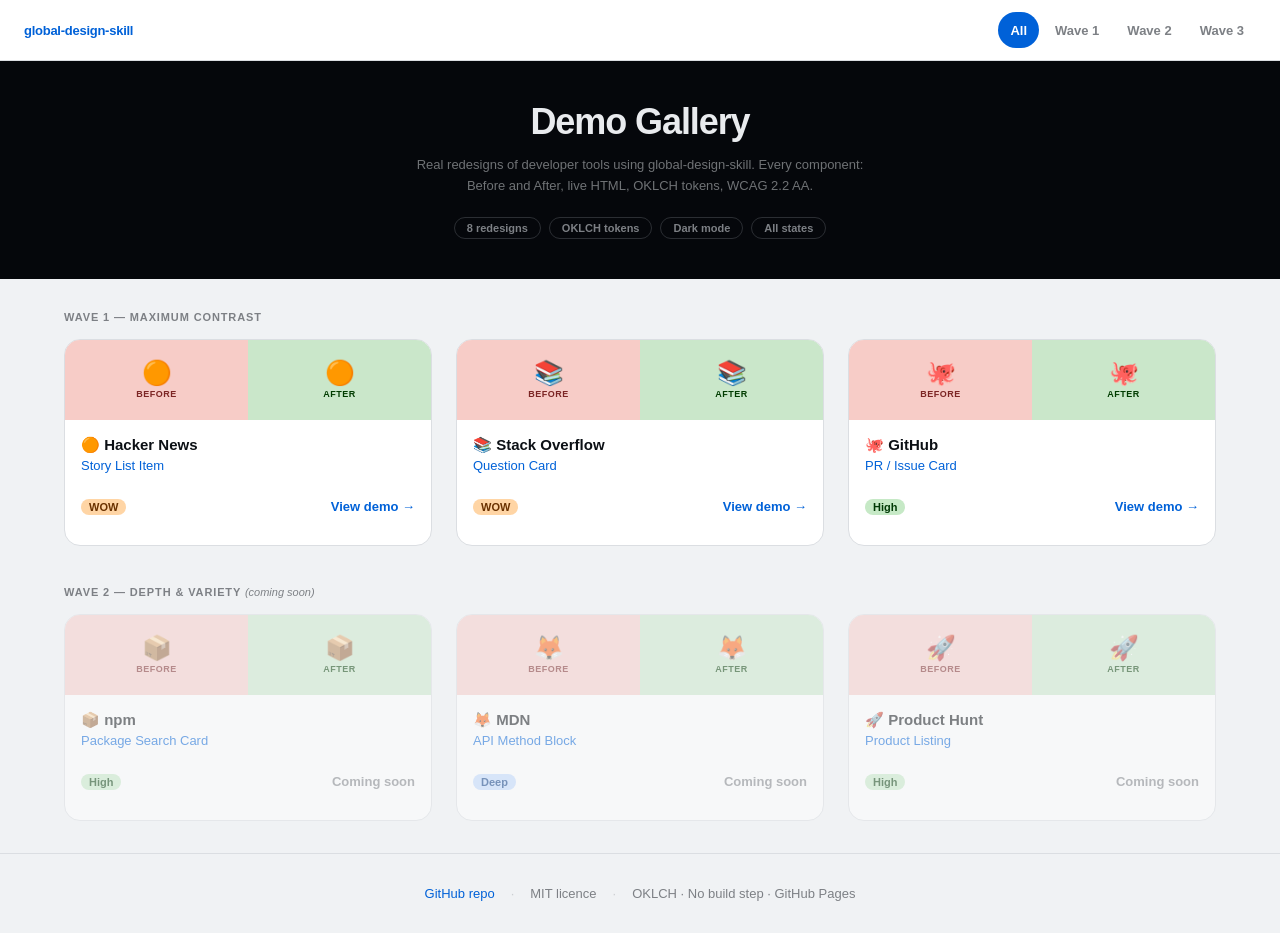
==== demo/index.html @ 27763175 "feat(demo): add gallery index page with wave filter and card grid" ====
<!DOCTYPE html>
<html lang="en">
<head>
  <meta charset="UTF-8">
  <meta name="viewport" content="width=device-width, initial-scale=1.0">
  <title>Demo Gallery — global-design-skill</title>
  <style>
    /* ── Tokens ── */
    :root {
      --color-bg:             oklch(96% 0.004 258);
      --color-surface:        oklch(100% 0 0);
      --color-border:         oklch(90% 0.006 258);
      --color-text:           oklch(17% 0.012 258);
      --color-text-secondary: oklch(42% 0.012 258);
      --color-text-muted:     oklch(60% 0.008 258);
      --color-accent:         oklch(52% 0.20 258);
      --color-accent-hover:   oklch(45% 0.21 258);
      --space-1: 4px;  --space-2: 8px;  --space-3: 12px; --space-4: 16px;
      --space-5: 20px; --space-6: 24px; --space-8: 32px; --space-10: 40px;
      --text-xs: 11px; --text-sm: 13px; --text-base: 15px;
      --text-md: 17px; --text-lg: 19px;
      --text-xl:  clamp(20px, 2.3vw + 0.5rem, 26px);
      --text-2xl: clamp(26px, 3.5vw + 0.5rem, 36px);
      --ease-out: cubic-bezier(0.16, 1, 0.3, 1);
      --t-fast: 140ms; --t-base: 210ms;
    }
    @media (prefers-color-scheme: dark) {
      :root {
        --color-bg:             oklch(13% 0.010 258);
        --color-surface:        oklch(17% 0.010 258);
        --color-border:         oklch(26% 0.010 258);
        --color-text:           oklch(94% 0.004 258);
        --color-text-secondary: oklch(72% 0.008 258);
        --color-text-muted:     oklch(55% 0.006 258);
        --color-accent:         oklch(65% 0.20 258);
        --color-accent-hover:   oklch(72% 0.20 258);
      }
    }

    /* ── Reset ── */
    *, *::before, *::after { box-sizing: border-box; margin: 0; padding: 0; }
    body {
      font-family: -apple-system, BlinkMacSystemFont, 'Segoe UI', sans-serif;
      font-size: var(--text-base); background: var(--color-bg);
      color: var(--color-text); min-height: 100dvh;
    }
    a { color: inherit; text-decoration: none; }
    button { border: none; background: none; cursor: pointer; font: inherit; }

    /* ── Nav ── */
    .nav {
      padding: var(--space-3) var(--space-6);
      border-bottom: 1px solid var(--color-border);
      display: flex; align-items: center; justify-content: space-between;
      background: var(--color-surface);
      position: sticky; top: 0; z-index: 10;
    }
    .nav-logo {
      font-size: var(--text-sm); font-weight: 800; color: var(--color-accent);
      letter-spacing: -0.02em;
    }
    .nav-filters { display: flex; gap: var(--space-1); }
    .filter-btn {
      font-size: var(--text-sm); font-weight: 600; padding: var(--space-1) var(--space-3);
      border-radius: 999px; color: var(--color-text-muted); min-height: 36px;
      transition: background var(--t-fast) var(--ease-out), color var(--t-fast) var(--ease-out);
    }
    .filter-btn:hover { background: oklch(from var(--color-border) l c h / 0.7); color: var(--color-text); }
    .filter-btn.active { background: var(--color-accent); color: oklch(100% 0 0); }
    .filter-btn:focus-visible { outline: 2px solid var(--color-accent); outline-offset: 2px; }

    /* ── Hero ── */
    .hero {
      background: oklch(13% 0.010 258);
      padding: var(--space-10) var(--space-6);
      text-align: center;
    }
    .hero-title {
      font-size: var(--text-2xl); font-weight: 800;
      color: oklch(94% 0.004 258); letter-spacing: -0.03em; margin-bottom: var(--space-3);
    }
    .hero-sub {
      font-size: var(--text-sm); color: oklch(55% 0.006 258); max-width: 480px; margin: 0 auto;
      line-height: 1.6;
    }
    .hero-pills {
      display: flex; justify-content: center; gap: var(--space-2); margin-top: var(--space-5); flex-wrap: wrap;
    }
    .hero-pill {
      font-size: var(--text-xs); font-weight: 600; padding: var(--space-1) var(--space-3);
      border-radius: 999px; border: 1px solid oklch(30% 0.010 258);
      color: oklch(60% 0.008 258);
    }

    /* ── Grid ── */
    .grid-section { max-width: 1200px; margin: 0 auto; padding: var(--space-8) var(--space-6); }
    .grid {
      display: grid;
      grid-template-columns: repeat(1, 1fr);
      gap: clamp(16px, 2vw, 24px);
    }
    @media (min-width: 640px)  { .grid { grid-template-columns: repeat(2, 1fr); } }
    @media (min-width: 1024px) { .grid { grid-template-columns: repeat(3, 1fr); } }

    /* ── Demo card ── */
    .demo-card {
      background: var(--color-surface); border: 1px solid var(--color-border);
      border-radius: 16px; overflow: hidden;
      transition: transform var(--t-fast) var(--ease-out), box-shadow var(--t-fast) var(--ease-out),
                  opacity 150ms var(--ease-out);
    }
    .demo-card:hover { transform: translateY(-2px); box-shadow: 0 8px 24px oklch(17% 0.012 258 / 0.10); }
    .demo-card.card--hidden {
      opacity: 0; transform: scale(0.96); pointer-events: none; transition: opacity 150ms var(--ease-out), transform 150ms var(--ease-out);
    }

    /* Thumbnail: 50/50 split — Before (red tint) | After (green tint) */
    .card-thumb { display: grid; grid-template-columns: 1fr 1fr; height: 80px; }
    .card-thumb-half {
      display: flex; flex-direction: column; align-items: center; justify-content: center; gap: 4px;
    }
    .card-thumb-half.before { background: oklch(88% 0.05 25); }
    .card-thumb-half.after  { background: oklch(90% 0.05 145); }
    .card-thumb-emoji { font-size: 24px; line-height: 1; }
    .card-thumb-label {
      font-size: 9px; font-weight: 700; letter-spacing: 0.06em; text-transform: uppercase;
    }
    .card-thumb-half.before .card-thumb-label { color: oklch(40% 0.12 25); }
    .card-thumb-half.after  .card-thumb-label { color: oklch(30% 0.12 145); }
    .card-thumb-divider {
      width: 1px; height: 80px; background: oklch(100% 0 0 / 0.4); align-self: center;
    }

    .card-info { padding: var(--space-4); }
    .card-site { font-size: var(--text-base); font-weight: 700; color: var(--color-text); margin-bottom: var(--space-1); }
    .card-component { font-size: var(--text-sm); color: var(--color-accent); margin-bottom: var(--space-3); }
    .card-footer { display: flex; align-items: center; justify-content: space-between; }
    .card-badge {
      font-size: var(--text-xs); font-weight: 700; padding: 2px var(--space-2); border-radius: 999px;
    }
    .badge-wow  { background: oklch(90% 0.08 68);  color: oklch(38% 0.12 68); }
    .badge-high { background: oklch(90% 0.06 145); color: oklch(30% 0.10 145); }
    .badge-deep { background: oklch(88% 0.06 258); color: oklch(35% 0.14 258); }
    .card-link {
      font-size: var(--text-sm); font-weight: 600; color: var(--color-accent);
      display: inline-flex; align-items: center; gap: var(--space-1); padding: var(--space-1) 0;
      min-height: 44px;
    }
    .card-link:hover { text-decoration: underline; }
    .card-link:focus-visible { outline: 2px solid var(--color-accent); outline-offset: 2px; border-radius: 4px; }

    /* Wave label above grid */
    .wave-label {
      font-size: var(--text-xs); font-weight: 800; letter-spacing: 0.08em; text-transform: uppercase;
      color: var(--color-text-muted); margin-bottom: var(--space-4); margin-top: var(--space-8);
    }
    .wave-label:first-child { margin-top: 0; }

    /* ── Footer ── */
    .site-footer {
      border-top: 1px solid var(--color-border); padding: var(--space-8) var(--space-6);
      text-align: center; font-size: var(--text-sm); color: var(--color-text-muted);
      display: flex; align-items: center; justify-content: center; gap: var(--space-4); flex-wrap: wrap;
    }
    .site-footer a { color: var(--color-accent); }
    .site-footer a:hover { text-decoration: underline; }
  </style>
</head>
<body>

<nav class="nav" aria-label="Site navigation">
  <span class="nav-logo">global-design-skill</span>
  <div class="nav-filters" role="group" aria-label="Filter demos by wave">
    <button class="filter-btn active" data-wave="all"    aria-pressed="true">All</button>
    <button class="filter-btn"        data-wave="wave-1" aria-pressed="false">Wave 1</button>
    <button class="filter-btn"        data-wave="wave-2" aria-pressed="false">Wave 2</button>
    <button class="filter-btn"        data-wave="wave-3" aria-pressed="false">Wave 3</button>
  </div>
</nav>

<section class="hero">
  <h1 class="hero-title">Demo Gallery</h1>
  <p class="hero-sub">Real redesigns of developer tools using global-design-skill. Every component: Before and After, live HTML, OKLCH tokens, WCAG 2.2 AA.</p>
  <div class="hero-pills">
    <span class="hero-pill">8 redesigns</span>
    <span class="hero-pill">OKLCH tokens</span>
    <span class="hero-pill">Dark mode</span>
    <span class="hero-pill">All states</span>
  </div>
</section>

<main class="grid-section">

  <div class="wave-label">Wave 1 — Maximum contrast</div>
  <div class="grid" id="demo-grid">

    <div class="demo-card" data-wave="wave-1">
      <div class="card-thumb">
        <div class="card-thumb-half before">
          <span class="card-thumb-emoji">🟠</span>
          <span class="card-thumb-label">Before</span>
        </div>
        <div class="card-thumb-half after">
          <span class="card-thumb-emoji">🟠</span>
          <span class="card-thumb-label">After</span>
        </div>
      </div>
      <div class="card-info">
        <div class="card-site">🟠 Hacker News</div>
        <div class="card-component">Story List Item</div>
        <div class="card-footer">
          <span class="card-badge badge-wow">WOW</span>
          <a href="hacker-news.html" class="card-link">View demo →</a>
        </div>
      </div>
    </div>

    <div class="demo-card" data-wave="wave-1">
      <div class="card-thumb">
        <div class="card-thumb-half before">
          <span class="card-thumb-emoji">📚</span>
          <span class="card-thumb-label">Before</span>
        </div>
        <div class="card-thumb-half after">
          <span class="card-thumb-emoji">📚</span>
          <span class="card-thumb-label">After</span>
        </div>
      </div>
      <div class="card-info">
        <div class="card-site">📚 Stack Overflow</div>
        <div class="card-component">Question Card</div>
        <div class="card-footer">
          <span class="card-badge badge-wow">WOW</span>
          <a href="stack-overflow.html" class="card-link">View demo →</a>
        </div>
      </div>
    </div>

    <div class="demo-card" data-wave="wave-1">
      <div class="card-thumb">
        <div class="card-thumb-half before">
          <span class="card-thumb-emoji">🐙</span>
          <span class="card-thumb-label">Before</span>
        </div>
        <div class="card-thumb-half after">
          <span class="card-thumb-emoji">🐙</span>
          <span class="card-thumb-label">After</span>
        </div>
      </div>
      <div class="card-info">
        <div class="card-site">🐙 GitHub</div>
        <div class="card-component">PR / Issue Card</div>
        <div class="card-footer">
          <span class="card-badge badge-high">High</span>
          <a href="github-pr.html" class="card-link">View demo →</a>
        </div>
      </div>
    </div>

  </div><!-- #demo-grid -->

  <div class="wave-label" style="margin-top:var(--space-10)">Wave 2 — Depth &amp; variety <span style="font-weight:400;font-style:italic;text-transform:none;letter-spacing:0">(coming soon)</span></div>
  <div class="grid">

    <div class="demo-card" data-wave="wave-2" style="opacity:0.5;pointer-events:none">
      <div class="card-thumb">
        <div class="card-thumb-half before"><span class="card-thumb-emoji">📦</span><span class="card-thumb-label">Before</span></div>
        <div class="card-thumb-half after"><span class="card-thumb-emoji">📦</span><span class="card-thumb-label">After</span></div>
      </div>
      <div class="card-info">
        <div class="card-site">📦 npm</div>
        <div class="card-component">Package Search Card</div>
        <div class="card-footer"><span class="card-badge badge-high">High</span><span class="card-link" style="color:var(--color-text-muted)">Coming soon</span></div>
      </div>
    </div>

    <div class="demo-card" data-wave="wave-2" style="opacity:0.5;pointer-events:none">
      <div class="card-thumb">
        <div class="card-thumb-half before"><span class="card-thumb-emoji">🦊</span><span class="card-thumb-label">Before</span></div>
        <div class="card-thumb-half after"><span class="card-thumb-emoji">🦊</span><span class="card-thumb-label">After</span></div>
      </div>
      <div class="card-info">
        <div class="card-site">🦊 MDN</div>
        <div class="card-component">API Method Block</div>
        <div class="card-footer"><span class="card-badge badge-deep">Deep</span><span class="card-link" style="color:var(--color-text-muted)">Coming soon</span></div>
      </div>
    </div>

    <div class="demo-card" data-wave="wave-2" style="opacity:0.5;pointer-events:none">
      <div class="card-thumb">
        <div class="card-thumb-half before"><span class="card-thumb-emoji">🚀</span><span class="card-thumb-label">Before</span></div>
        <div class="card-thumb-half after"><span class="card-thumb-emoji">🚀</span><span class="card-thumb-label">After</span></div>
      </div>
      <div class="card-info">
        <div class="card-site">🚀 Product Hunt</div>
        <div class="card-component">Product Listing</div>
        <div class="card-footer"><span class="card-badge badge-high">High</span><span class="card-link" style="color:var(--color-text-muted)">Coming soon</span></div>
      </div>
    </div>

  </div>

</main>

<footer class="site-footer">
  <a href="https://github.com/staurus86/global-design-skill" aria-label="View global-design-skill on GitHub">GitHub repo</a>
  <span style="opacity:0.3">·</span>
  <span>MIT licence</span>
  <span style="opacity:0.3">·</span>
  <span>OKLCH · No build step · GitHub Pages</span>
</footer>

<script>
  const filterBtns = document.querySelectorAll('.filter-btn');
  const allCards   = document.querySelectorAll('.demo-card');

  function hideCard(card) {
    card.classList.add('card--hidden');
    card.addEventListener('transitionend', () => { card.style.display = 'none'; }, { once: true });
  }
  function showCard(card) {
    card.style.display = '';
    requestAnimationFrame(() => requestAnimationFrame(() => card.classList.remove('card--hidden')));
  }

  filterBtns.forEach(btn => {
    btn.addEventListener('click', () => {
      const wave = btn.dataset.wave;
      filterBtns.forEach(b => { b.classList.remove('active'); b.setAttribute('aria-pressed', 'false'); });
      btn.classList.add('active'); btn.setAttribute('aria-pressed', 'true');
      allCards.forEach(card => {
        const matches = wave === 'all' || card.dataset.wave === wave;
        if (matches) showCard(card); else hideCard(card);
      });
    });
    btn.addEventListener('keydown', e => {
      if (e.key === ' ' || e.key === 'Enter') { e.preventDefault(); btn.click(); }
    });
  });
</script>

</body>
</html>
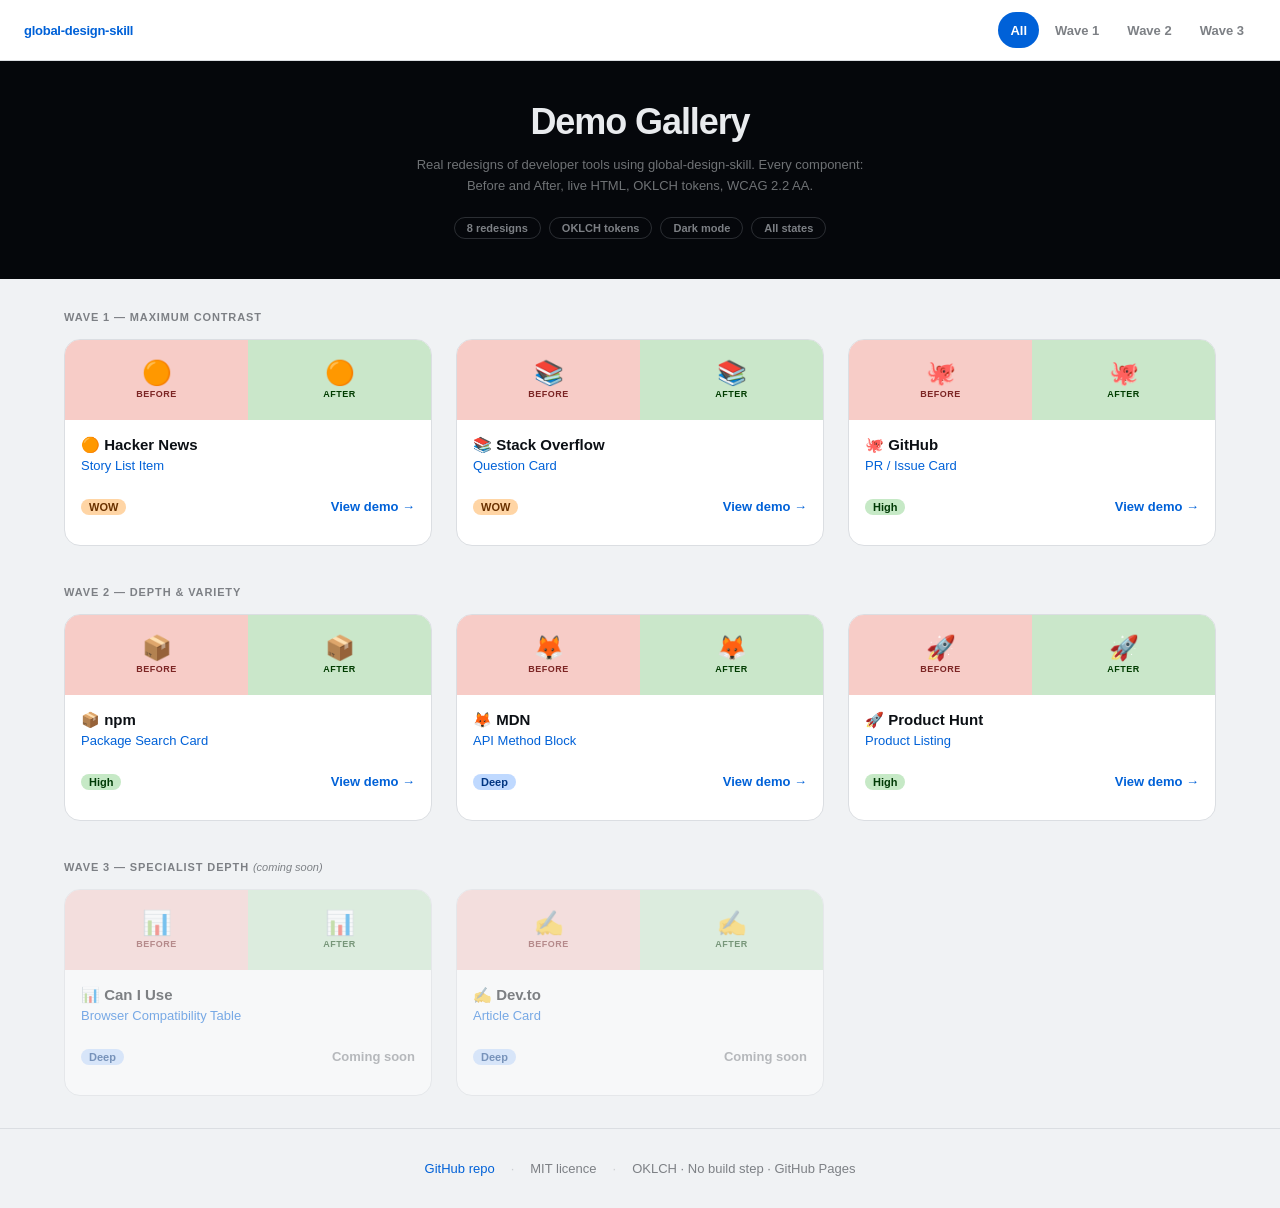
==== commit 28f0e6a0: "feat(demo): activate Wave 2 card links and add Wave 3 placeholder cards to gallery" ====
--- a/demo/index.html
+++ b/demo/index.html
@@ -259,10 +259,10 @@
 
   </div><!-- #demo-grid -->
 
-  <div class="wave-label" style="margin-top:var(--space-10)">Wave 2 — Depth &amp; variety <span style="font-weight:400;font-style:italic;text-transform:none;letter-spacing:0">(coming soon)</span></div>
+  <div class="wave-label" style="margin-top:var(--space-10)">Wave 2 — Depth &amp; variety</div>
   <div class="grid">
 
-    <div class="demo-card" data-wave="wave-2" style="opacity:0.5;pointer-events:none">
+    <div class="demo-card" data-wave="wave-2">
       <div class="card-thumb">
         <div class="card-thumb-half before"><span class="card-thumb-emoji">📦</span><span class="card-thumb-label">Before</span></div>
         <div class="card-thumb-half after"><span class="card-thumb-emoji">📦</span><span class="card-thumb-label">After</span></div>
@@ -270,11 +270,11 @@
       <div class="card-info">
         <div class="card-site">📦 npm</div>
         <div class="card-component">Package Search Card</div>
-        <div class="card-footer"><span class="card-badge badge-high">High</span><span class="card-link" style="color:var(--color-text-muted)">Coming soon</span></div>
-      </div>
-    </div>
-
-    <div class="demo-card" data-wave="wave-2" style="opacity:0.5;pointer-events:none">
+        <div class="card-footer"><span class="card-badge badge-high">High</span><a href="npm-package.html" class="card-link">View demo →</a></div>
+      </div>
+    </div>
+
+    <div class="demo-card" data-wave="wave-2">
       <div class="card-thumb">
         <div class="card-thumb-half before"><span class="card-thumb-emoji">🦊</span><span class="card-thumb-label">Before</span></div>
         <div class="card-thumb-half after"><span class="card-thumb-emoji">🦊</span><span class="card-thumb-label">After</span></div>
@@ -282,11 +282,11 @@
       <div class="card-info">
         <div class="card-site">🦊 MDN</div>
         <div class="card-component">API Method Block</div>
-        <div class="card-footer"><span class="card-badge badge-deep">Deep</span><span class="card-link" style="color:var(--color-text-muted)">Coming soon</span></div>
-      </div>
-    </div>
-
-    <div class="demo-card" data-wave="wave-2" style="opacity:0.5;pointer-events:none">
+        <div class="card-footer"><span class="card-badge badge-deep">Deep</span><a href="mdn-api.html" class="card-link">View demo →</a></div>
+      </div>
+    </div>
+
+    <div class="demo-card" data-wave="wave-2">
       <div class="card-thumb">
         <div class="card-thumb-half before"><span class="card-thumb-emoji">🚀</span><span class="card-thumb-label">Before</span></div>
         <div class="card-thumb-half after"><span class="card-thumb-emoji">🚀</span><span class="card-thumb-label">After</span></div>
@@ -294,7 +294,36 @@
       <div class="card-info">
         <div class="card-site">🚀 Product Hunt</div>
         <div class="card-component">Product Listing</div>
-        <div class="card-footer"><span class="card-badge badge-high">High</span><span class="card-link" style="color:var(--color-text-muted)">Coming soon</span></div>
+        <div class="card-footer"><span class="card-badge badge-high">High</span><a href="product-hunt.html" class="card-link">View demo →</a></div>
+      </div>
+    </div>
+
+  </div>
+
+  <div class="wave-label" style="margin-top:var(--space-10)">Wave 3 — Specialist depth <span style="font-weight:400;font-style:italic;text-transform:none;letter-spacing:0">(coming soon)</span></div>
+  <div class="grid">
+
+    <div class="demo-card" data-wave="wave-3" style="opacity:0.5;pointer-events:none">
+      <div class="card-thumb">
+        <div class="card-thumb-half before"><span class="card-thumb-emoji">📊</span><span class="card-thumb-label">Before</span></div>
+        <div class="card-thumb-half after"><span class="card-thumb-emoji">📊</span><span class="card-thumb-label">After</span></div>
+      </div>
+      <div class="card-info">
+        <div class="card-site">📊 Can I Use</div>
+        <div class="card-component">Browser Compatibility Table</div>
+        <div class="card-footer"><span class="card-badge badge-deep">Deep</span><span class="card-link" style="color:var(--color-text-muted)">Coming soon</span></div>
+      </div>
+    </div>
+
+    <div class="demo-card" data-wave="wave-3" style="opacity:0.5;pointer-events:none">
+      <div class="card-thumb">
+        <div class="card-thumb-half before"><span class="card-thumb-emoji">✍️</span><span class="card-thumb-label">Before</span></div>
+        <div class="card-thumb-half after"><span class="card-thumb-emoji">✍️</span><span class="card-thumb-label">After</span></div>
+      </div>
+      <div class="card-info">
+        <div class="card-site">✍️ Dev.to</div>
+        <div class="card-component">Article Card</div>
+        <div class="card-footer"><span class="card-badge badge-deep">Deep</span><span class="card-link" style="color:var(--color-text-muted)">Coming soon</span></div>
       </div>
     </div>
 
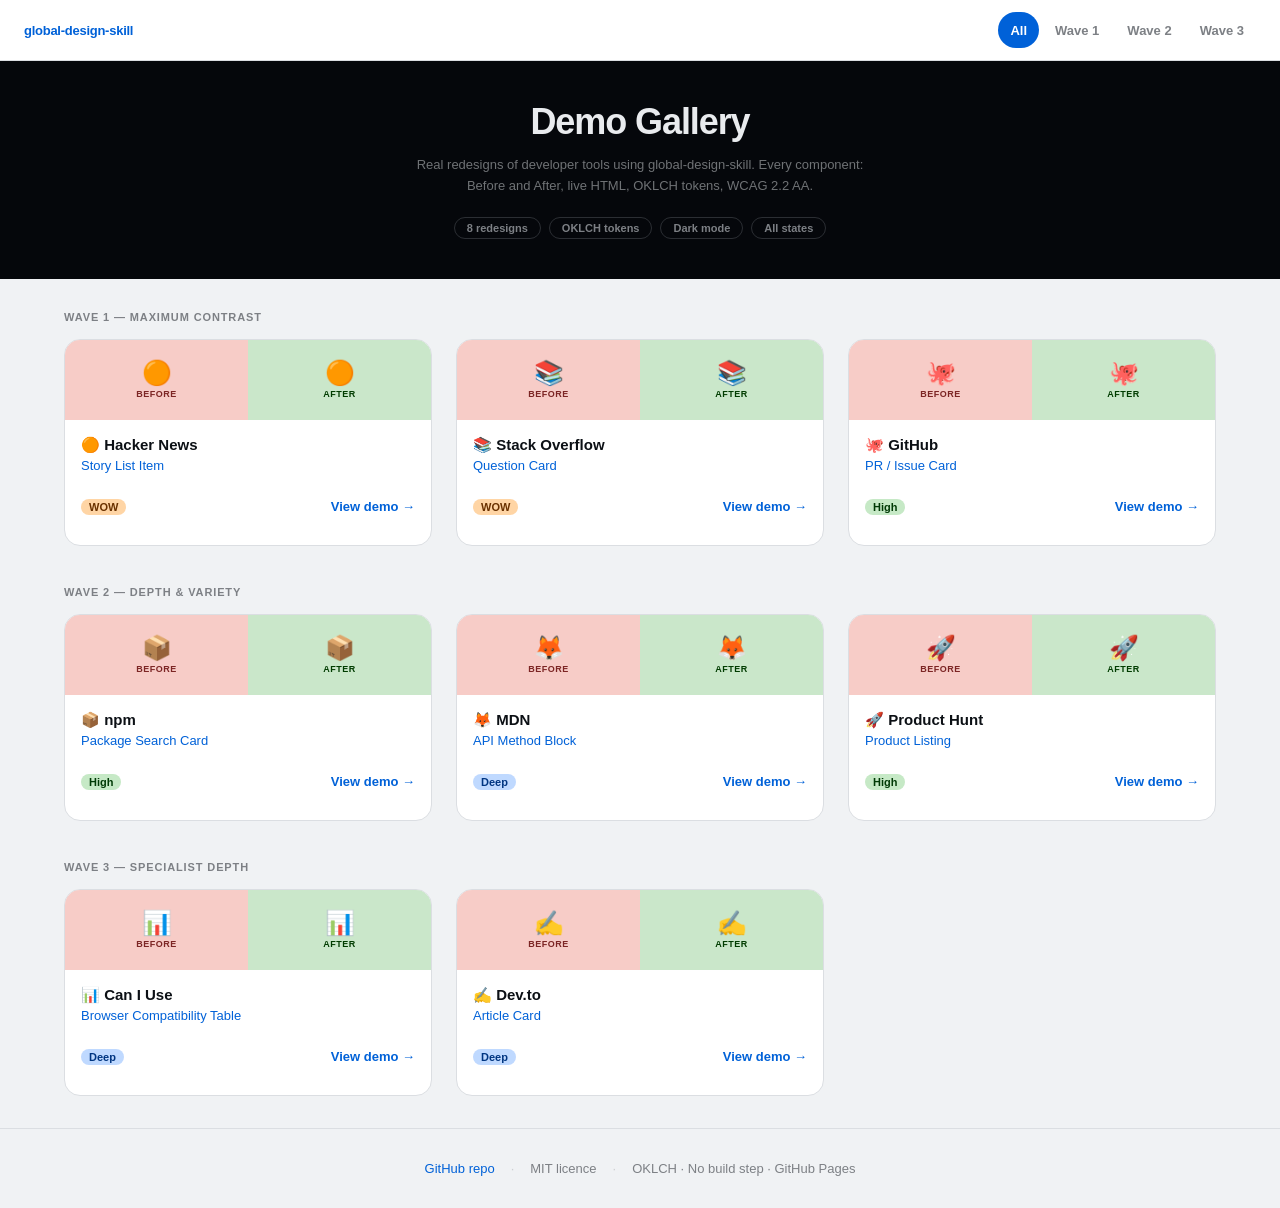
==== commit 50764238: "feat(demo): ship wave 3 gallery examples" ====
--- a/demo/index.html
+++ b/demo/index.html
@@ -300,10 +300,10 @@
 
   </div>
 
-  <div class="wave-label" style="margin-top:var(--space-10)">Wave 3 — Specialist depth <span style="font-weight:400;font-style:italic;text-transform:none;letter-spacing:0">(coming soon)</span></div>
+  <div class="wave-label" style="margin-top:var(--space-10)">Wave 3 — Specialist depth</div>
   <div class="grid">
 
-    <div class="demo-card" data-wave="wave-3" style="opacity:0.5;pointer-events:none">
+    <div class="demo-card" data-wave="wave-3">
       <div class="card-thumb">
         <div class="card-thumb-half before"><span class="card-thumb-emoji">📊</span><span class="card-thumb-label">Before</span></div>
         <div class="card-thumb-half after"><span class="card-thumb-emoji">📊</span><span class="card-thumb-label">After</span></div>
@@ -311,11 +311,11 @@
       <div class="card-info">
         <div class="card-site">📊 Can I Use</div>
         <div class="card-component">Browser Compatibility Table</div>
-        <div class="card-footer"><span class="card-badge badge-deep">Deep</span><span class="card-link" style="color:var(--color-text-muted)">Coming soon</span></div>
-      </div>
-    </div>
-
-    <div class="demo-card" data-wave="wave-3" style="opacity:0.5;pointer-events:none">
+        <div class="card-footer"><span class="card-badge badge-deep">Deep</span><a href="caniuse-table.html" class="card-link">View demo →</a></div>
+      </div>
+    </div>
+
+    <div class="demo-card" data-wave="wave-3">
       <div class="card-thumb">
         <div class="card-thumb-half before"><span class="card-thumb-emoji">✍️</span><span class="card-thumb-label">Before</span></div>
         <div class="card-thumb-half after"><span class="card-thumb-emoji">✍️</span><span class="card-thumb-label">After</span></div>
@@ -323,7 +323,7 @@
       <div class="card-info">
         <div class="card-site">✍️ Dev.to</div>
         <div class="card-component">Article Card</div>
-        <div class="card-footer"><span class="card-badge badge-deep">Deep</span><span class="card-link" style="color:var(--color-text-muted)">Coming soon</span></div>
+        <div class="card-footer"><span class="card-badge badge-deep">Deep</span><a href="devto-card.html" class="card-link">View demo →</a></div>
       </div>
     </div>
 
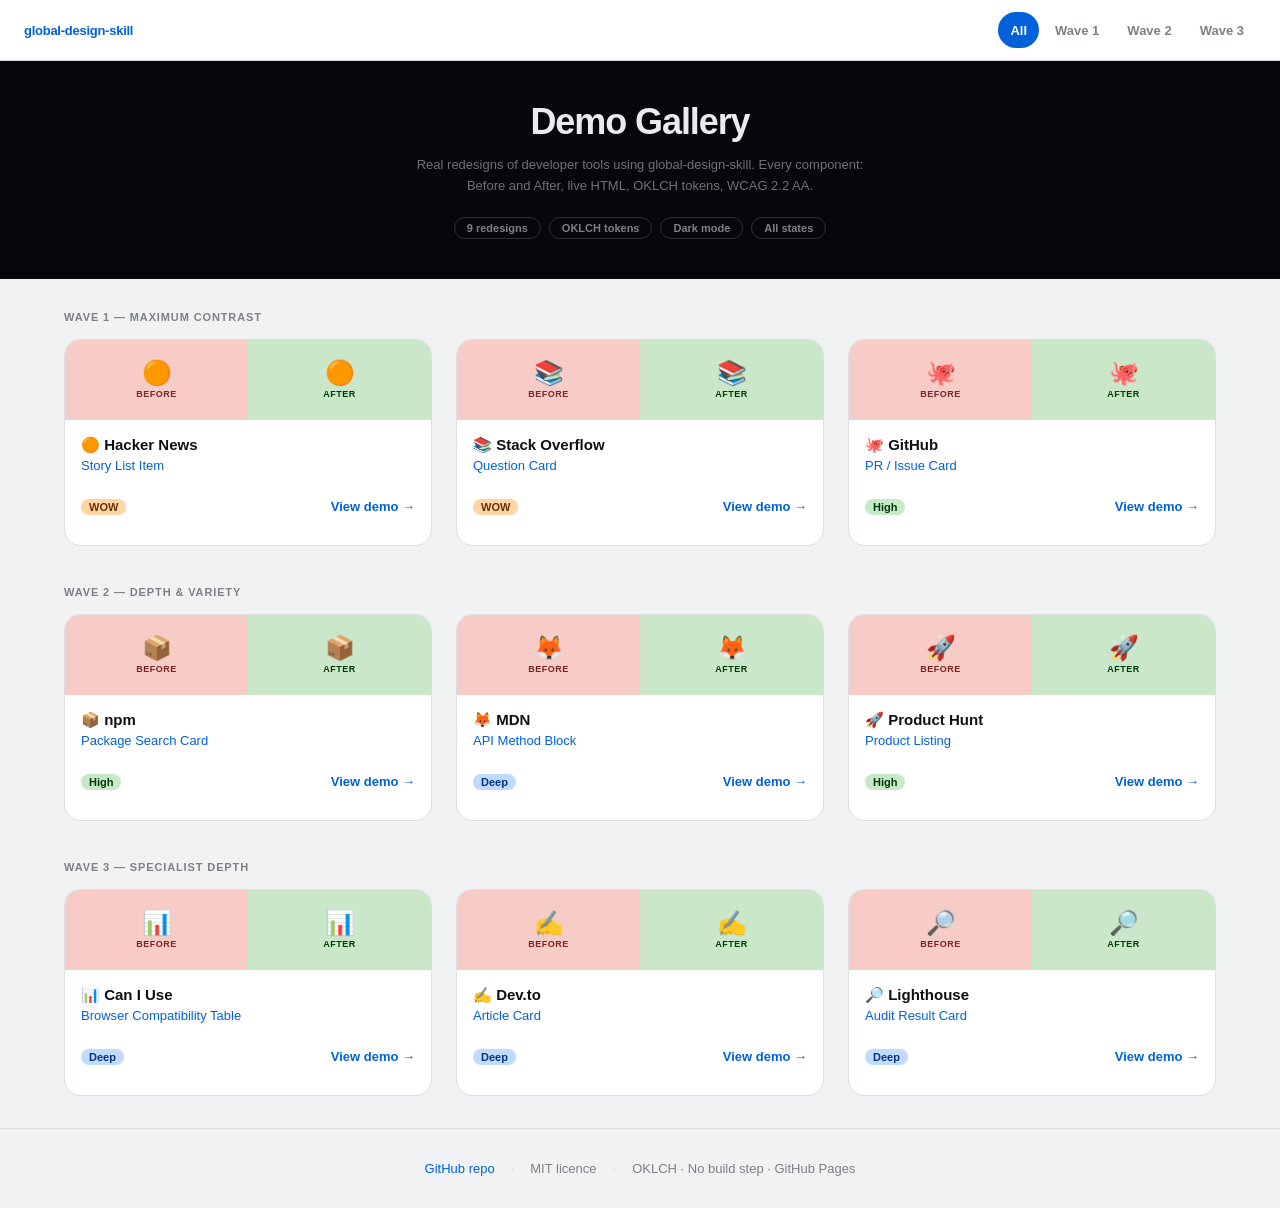
==== commit 0cddf698: "feat(demo): add lighthouse audit example" ====
--- a/demo/index.html
+++ b/demo/index.html
@@ -182,7 +182,7 @@
   <h1 class="hero-title">Demo Gallery</h1>
   <p class="hero-sub">Real redesigns of developer tools using global-design-skill. Every component: Before and After, live HTML, OKLCH tokens, WCAG 2.2 AA.</p>
   <div class="hero-pills">
-    <span class="hero-pill">8 redesigns</span>
+    <span class="hero-pill">9 redesigns</span>
     <span class="hero-pill">OKLCH tokens</span>
     <span class="hero-pill">Dark mode</span>
     <span class="hero-pill">All states</span>
@@ -324,6 +324,18 @@
         <div class="card-site">✍️ Dev.to</div>
         <div class="card-component">Article Card</div>
         <div class="card-footer"><span class="card-badge badge-deep">Deep</span><a href="devto-card.html" class="card-link">View demo →</a></div>
+      </div>
+    </div>
+
+    <div class="demo-card" data-wave="wave-3">
+      <div class="card-thumb">
+        <div class="card-thumb-half before"><span class="card-thumb-emoji">🔎</span><span class="card-thumb-label">Before</span></div>
+        <div class="card-thumb-half after"><span class="card-thumb-emoji">🔎</span><span class="card-thumb-label">After</span></div>
+      </div>
+      <div class="card-info">
+        <div class="card-site">🔎 Lighthouse</div>
+        <div class="card-component">Audit Result Card</div>
+        <div class="card-footer"><span class="card-badge badge-deep">Deep</span><a href="lighthouse-audit.html" class="card-link">View demo →</a></div>
       </div>
     </div>
 
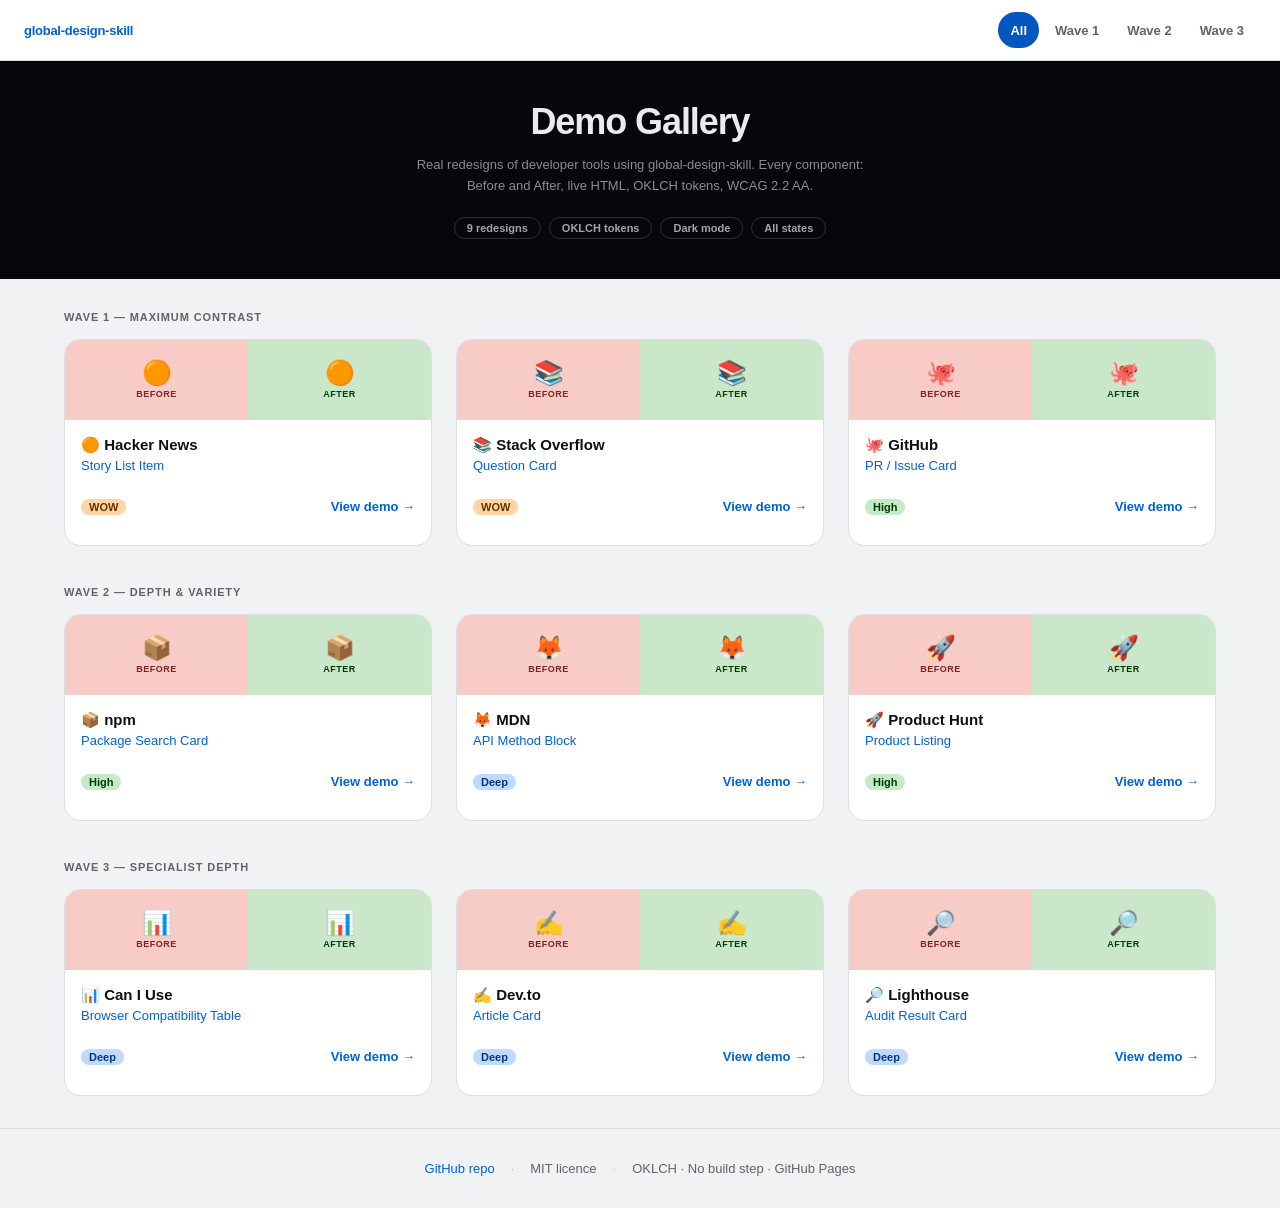
==== commit 45bf5949: "fix(demo): rule-20 rendered pass on the demo gallery — 0 axe / 0 overflow (v2.3.1) Ran all 9 demo pa" ====
--- a/demo/index.html
+++ b/demo/index.html
@@ -12,9 +12,10 @@
       --color-border:         oklch(90% 0.006 258);
       --color-text:           oklch(17% 0.012 258);
       --color-text-secondary: oklch(42% 0.012 258);
-      --color-text-muted:     oklch(60% 0.008 258);
+      --color-text-muted:     oklch(50% 0.01 258);
       --color-accent:         oklch(52% 0.20 258);
       --color-accent-hover:   oklch(45% 0.21 258);
+      --color-accent-solid:   oklch(48% 0.18 258);
       --space-1: 4px;  --space-2: 8px;  --space-3: 12px; --space-4: 16px;
       --space-5: 20px; --space-6: 24px; --space-8: 32px; --space-10: 40px;
       --text-xs: 11px; --text-sm: 13px; --text-base: 15px;
@@ -31,9 +32,10 @@
         --color-border:         oklch(26% 0.010 258);
         --color-text:           oklch(94% 0.004 258);
         --color-text-secondary: oklch(72% 0.008 258);
-        --color-text-muted:     oklch(55% 0.006 258);
+        --color-text-muted:     oklch(64% 0.008 258);
         --color-accent:         oklch(65% 0.20 258);
         --color-accent-hover:   oklch(72% 0.20 258);
+        --color-accent-solid:   oklch(52% 0.20 258);
       }
     }
 
@@ -66,7 +68,7 @@
       transition: background var(--t-fast) var(--ease-out), color var(--t-fast) var(--ease-out);
     }
     .filter-btn:hover { background: oklch(from var(--color-border) l c h / 0.7); color: var(--color-text); }
-    .filter-btn.active { background: var(--color-accent); color: oklch(100% 0 0); }
+    .filter-btn.active { background: var(--color-accent-solid); color: oklch(100% 0 0); }
     .filter-btn:focus-visible { outline: 2px solid var(--color-accent); outline-offset: 2px; }
 
     /* ── Hero ── */
@@ -80,7 +82,7 @@
       color: oklch(94% 0.004 258); letter-spacing: -0.03em; margin-bottom: var(--space-3);
     }
     .hero-sub {
-      font-size: var(--text-sm); color: oklch(55% 0.006 258); max-width: 480px; margin: 0 auto;
+      font-size: var(--text-sm); color: oklch(64% 0.008 258); max-width: 480px; margin: 0 auto;
       line-height: 1.6;
     }
     .hero-pills {
@@ -89,7 +91,7 @@
     .hero-pill {
       font-size: var(--text-xs); font-weight: 600; padding: var(--space-1) var(--space-3);
       border-radius: 999px; border: 1px solid oklch(30% 0.010 258);
-      color: oklch(60% 0.008 258);
+      color: oklch(72% 0.01 258);
     }
 
     /* ── Grid ── */
@@ -164,6 +166,9 @@
     }
     .site-footer a { color: var(--color-accent); }
     .site-footer a:hover { text-decoration: underline; }
+      /* meta reference tables: contain on mobile, don't overflow the page */
+    .changelog, .token-legend { display: block; overflow-x: auto; }
+      @media (prefers-reduced-motion: reduce) { *, *::before, *::after { animation: none !important; transition: none !important; scroll-behavior: auto !important; } }
   </style>
 </head>
 <body>
